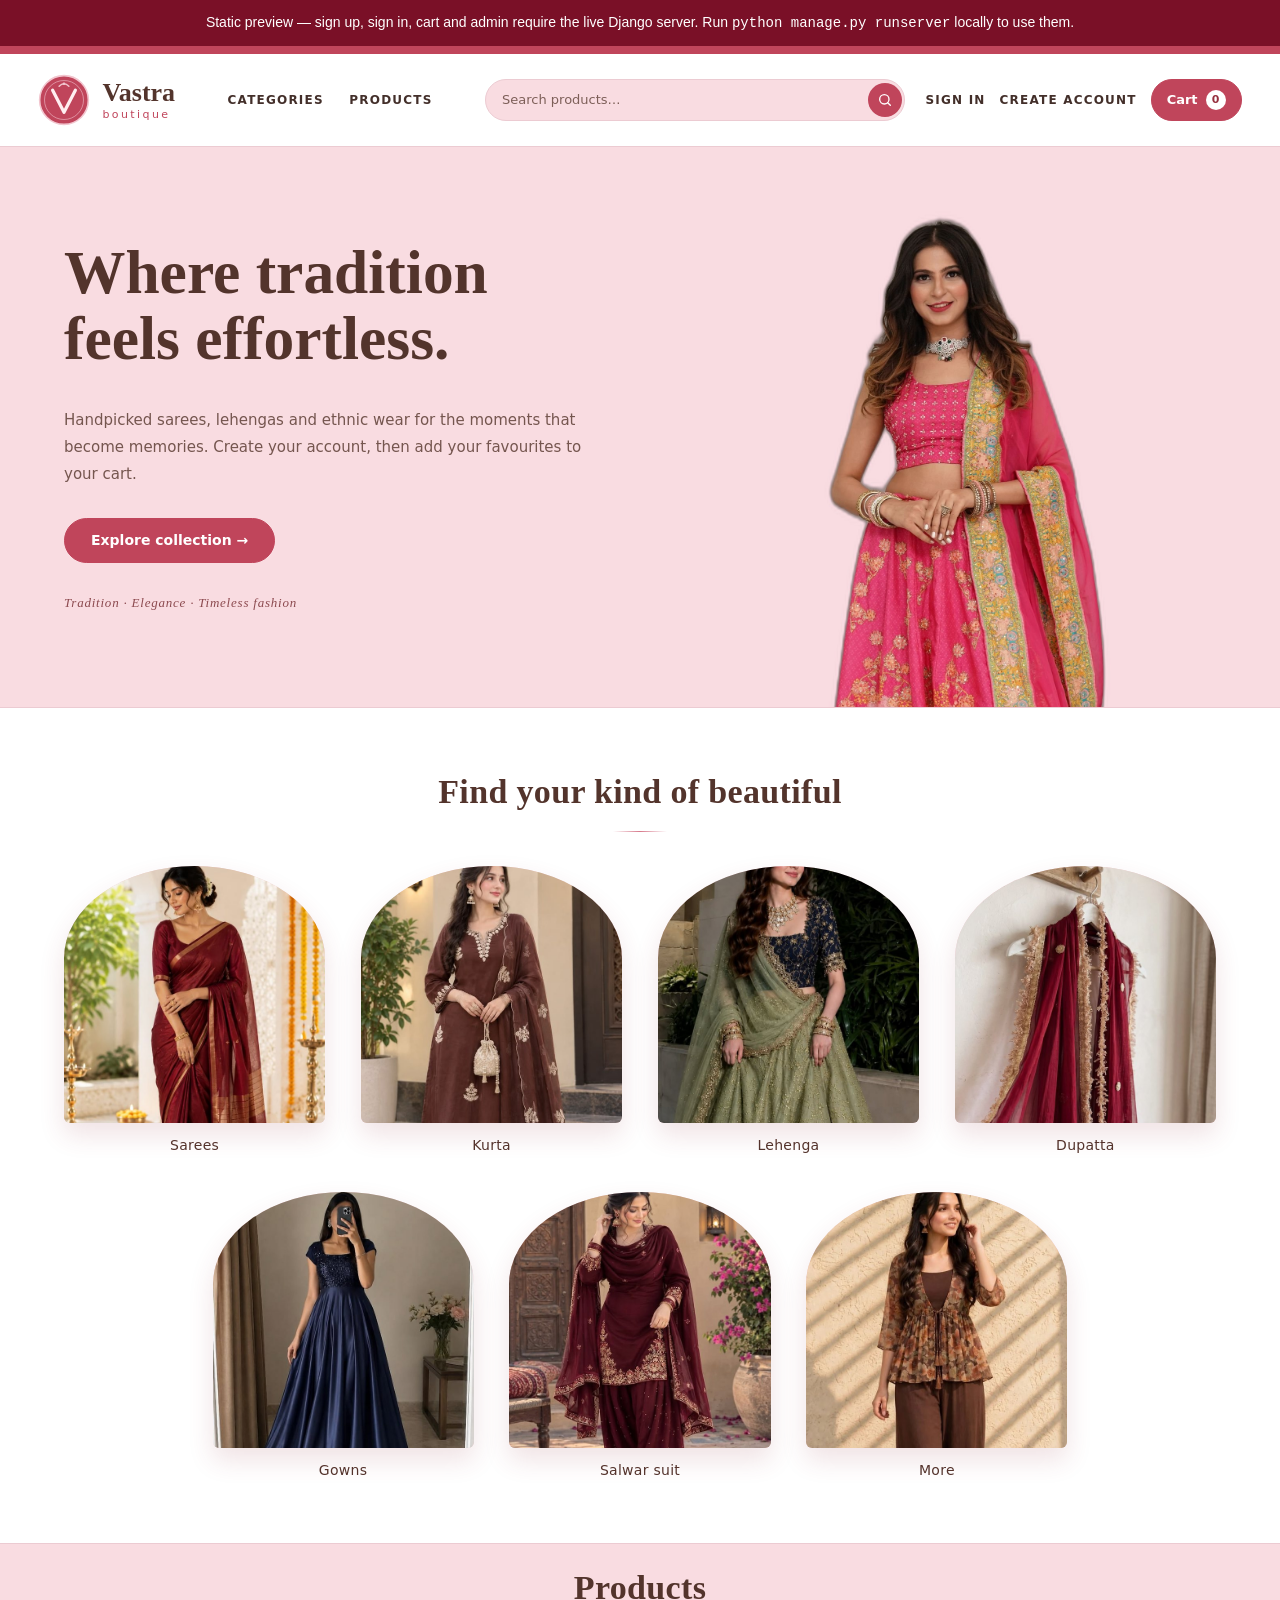
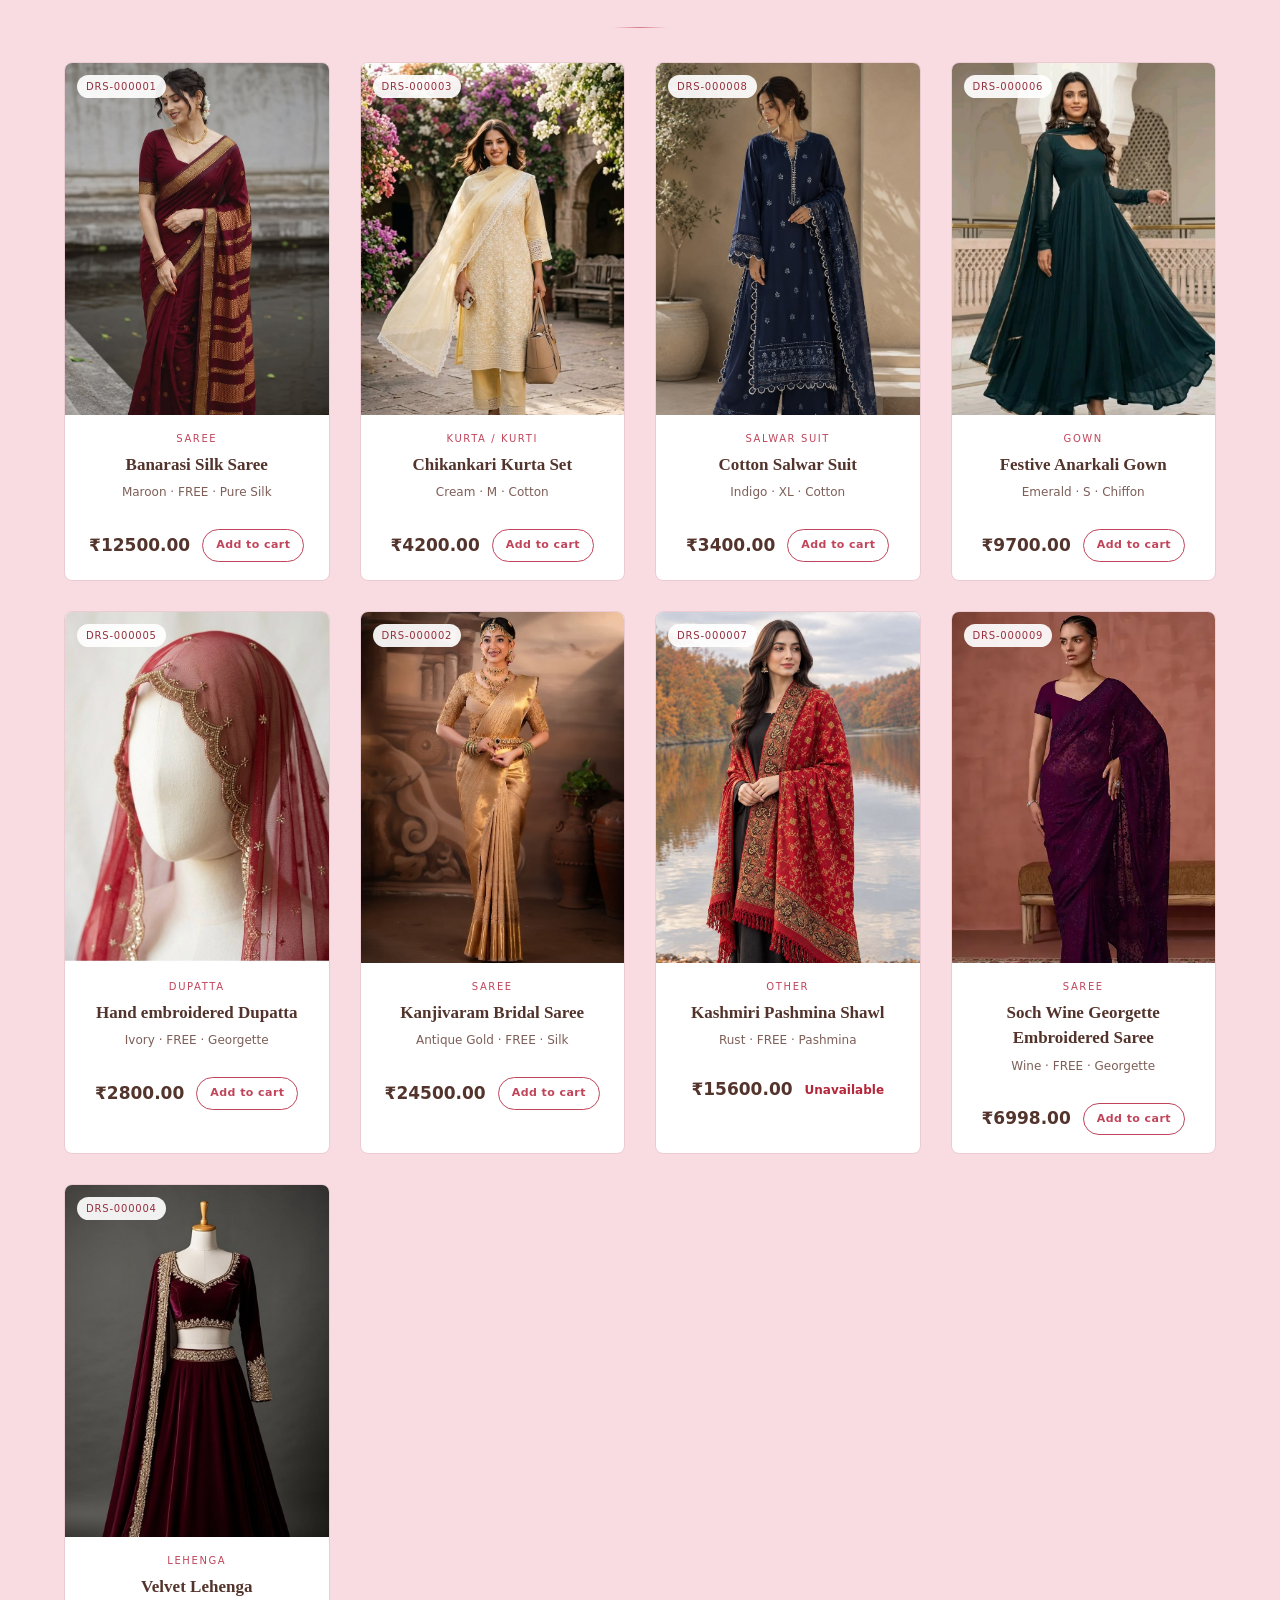
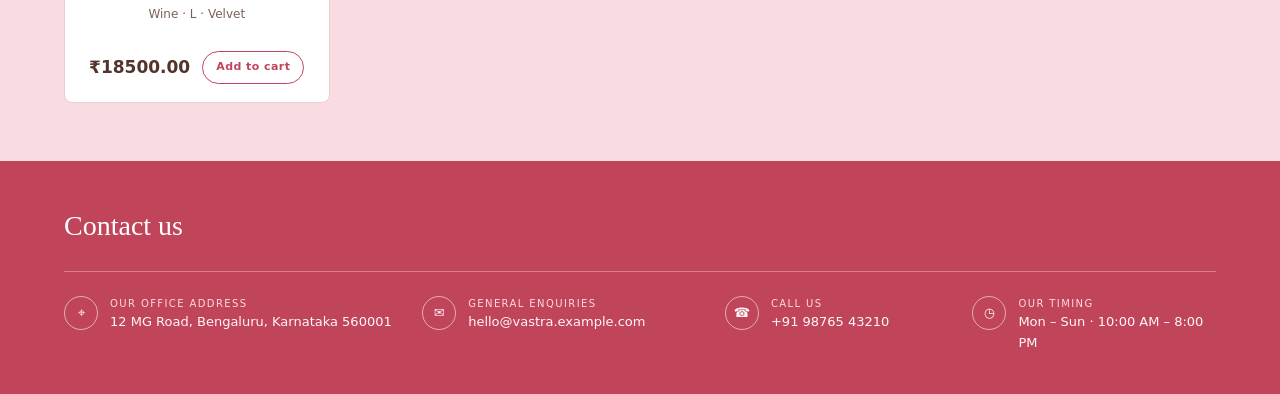
==== docs/index.html @ 6299cd11 "Add static GitHub Pages catalogue preview" ====
<!DOCTYPE html>
<html lang="en">
<head>
  <meta charset="utf-8">
  <meta name="viewport" content="width=device-width, initial-scale=1">
  <title>Vastra · Traditional Elegance</title>
  <meta name="description" content="Vastra — a boutique collection of sarees, lehengas, kurtas and timeless ethnic wear.">
  <link rel="icon" type="image/svg+xml" href="assets/boutique/img/favicon.svg">
  <link rel="stylesheet" href="assets/boutique/css/app.css?v=2">
  <link rel="stylesheet" href="assets/boutique/css/storefront.css?v=7">
</head>
<body class="storefront-page">
<div id="accounts" class="static-preview-notice" style="background:#7a1027;color:#fff;padding:12px 20px;text-align:center;font:14px/1.5 sans-serif">
  Static preview — sign up, sign in, cart and admin require the live Django server.
  Run <code>python manage.py runserver</code> locally to use them.
</div>

  <header class="store-header">
    <div class="store-header-main">
      <a class="store-brand" href="index.html">
        <img class="brand-logo" src="assets/boutique/img/vastra-logo.svg" alt="" width="52" height="52">
        <span class="brand-words"><strong>Vastra</strong><small>boutique</small></span>
      </a>

      <nav class="store-nav" aria-label="Main navigation">
        <a href="/#categories">Categories</a>
        <a href="/#products">Products</a>
      </nav>

      <div class="store-search">
        <form class="store-search-form" method="get" action="index.html#products" role="search">
          
          <label class="sr-only" for="store-search">Search the collection</label>
          <input id="store-search" type="search" name="q" value=""
                 placeholder="Search products…" autocomplete="off">
          <button type="submit" class="store-search-submit" aria-label="Search">
            <svg width="16" height="16" viewBox="0 0 24 24" fill="none" stroke="currentColor"
                 stroke-width="2" stroke-linecap="round" aria-hidden="true">
              <circle cx="11" cy="11" r="7"></circle>
              <path d="m20 20-4-4"></path>
            </svg>
          </button>
        </form>
        
      </div>

      <div class="store-actions">
        
          <a class="store-link" href="index.html#accounts">Sign in</a>
          <a class="store-link" href="index.html#accounts">Create account</a>
        
        <button type="button" class="cart-button" data-open-cart>
          Cart <span class="cart-count">0</span>
        </button>
      </div>
    </div>
  </header>

  

  <main>
    <section class="store-hero">
      <div class="store-hero-copy">
        <h1>Where tradition<br>feels effortless.</h1>
        <p class="store-hero-lead">
          Handpicked sarees, lehengas and ethnic wear for the moments that
          become memories. Create your account, then add your favourites to your cart.
        </p>
        <div class="store-hero-actions">
          <a class="store-btn primary" href="#products">Explore collection →</a>
        </div>
        <p class="hero-tagline">Tradition · Elegance · Timeless fashion</p>
      </div>
      <div class="store-hero-media">
        <img src="assets/boutique/img/hero-model.jpg"
             alt="Model wearing a handpicked ethnic ensemble from Vastra"
             width="1600" height="2400">
      </div>
    </section>

    <section class="category-section" id="categories">
      <div class="category-inner">
        <div class="section-intro">
          <div><h2>Find your kind of beautiful</h2></div>
        </div>
        <div class="category-arches">
          
            <a class="category-arch "
               href="?category=SAREE#products">
              <span class="category-thumb">
                <img src="assets/boutique/img/categories/saree.jpg" alt="Sarees"
                     width="640" height="800" loading="lazy">
              </span>
              <strong>Sarees</strong>
            </a>
          
            <a class="category-arch "
               href="?category=KURTA#products">
              <span class="category-thumb">
                <img src="assets/boutique/img/categories/kurta.jpg" alt="Kurta"
                     width="640" height="800" loading="lazy">
              </span>
              <strong>Kurta</strong>
            </a>
          
            <a class="category-arch "
               href="?category=LEHENGA#products">
              <span class="category-thumb">
                <img src="assets/boutique/img/categories/lehenga.jpg" alt="Lehenga"
                     width="640" height="800" loading="lazy">
              </span>
              <strong>Lehenga</strong>
            </a>
          
            <a class="category-arch "
               href="?category=DUPATTA#products">
              <span class="category-thumb">
                <img src="assets/boutique/img/categories/dupatta.jpg" alt="Dupatta"
                     width="640" height="800" loading="lazy">
              </span>
              <strong>Dupatta</strong>
            </a>
          
            <a class="category-arch "
               href="?category=GOWN#products">
              <span class="category-thumb">
                <img src="assets/boutique/img/categories/gown.jpg" alt="Gowns"
                     width="640" height="800" loading="lazy">
              </span>
              <strong>Gowns</strong>
            </a>
          
            <a class="category-arch "
               href="?category=SALWAR_SUIT#products">
              <span class="category-thumb">
                <img src="assets/boutique/img/categories/salwar-suit.jpg" alt="Salwar suit"
                     width="640" height="800" loading="lazy">
              </span>
              <strong>Salwar suit</strong>
            </a>
          
            <a class="category-arch "
               href="?category=OTHER#products">
              <span class="category-thumb">
                <img src="assets/boutique/img/categories/more.jpg" alt="More"
                     width="640" height="800" loading="lazy">
              </span>
              <strong>More</strong>
            </a>
          
        </div>
      </div>
    </section>

    <section class="product-section" id="products">
      <div class="section-intro">
        <div>
          <h2>
            
              Products
            
          </h2>
        </div>
      </div>

      
        <div class="product-grid">
          
            <article class="product-card">
  <div class="product-image">
    
      <img src="assets/product-images/dresses/2026/11/banarasi-silk-saree.jpg" alt="Banarasi Silk Saree">
    
    <span class="product-code">DRS-000001</span>
  </div>
  <div class="product-body">
    <p class="product-category">Saree</p>
    <h3>Banarasi Silk Saree</h3>
    <p class="product-meta">Maroon · FREE · Pure Silk</p>
    <div class="product-footer">
      <strong class="product-price">₹12500.00</strong>
      
        
          <a class="add-cart add-cart-link" href="index.html#accounts">Add to cart</a>
        
      
    </div>
  </div>
</article>

          
            <article class="product-card">
  <div class="product-image">
    
      <img src="assets/product-images/dresses/2026/11/chikankari-kurta-set.jpg" alt="Chikankari Kurta Set">
    
    <span class="product-code">DRS-000003</span>
  </div>
  <div class="product-body">
    <p class="product-category">Kurta / Kurti</p>
    <h3>Chikankari Kurta Set</h3>
    <p class="product-meta">Cream · M · Cotton</p>
    <div class="product-footer">
      <strong class="product-price">₹4200.00</strong>
      
        
          <a class="add-cart add-cart-link" href="index.html#accounts">Add to cart</a>
        
      
    </div>
  </div>
</article>

          
            <article class="product-card">
  <div class="product-image">
    
      <img src="assets/product-images/dresses/2026/11/cotton-salwar-suit.jpg" alt="Cotton Salwar Suit">
    
    <span class="product-code">DRS-000008</span>
  </div>
  <div class="product-body">
    <p class="product-category">Salwar Suit</p>
    <h3>Cotton Salwar Suit</h3>
    <p class="product-meta">Indigo · XL · Cotton</p>
    <div class="product-footer">
      <strong class="product-price">₹3400.00</strong>
      
        
          <a class="add-cart add-cart-link" href="index.html#accounts">Add to cart</a>
        
      
    </div>
  </div>
</article>

          
            <article class="product-card">
  <div class="product-image">
    
      <img src="assets/product-images/dresses/2026/11/festive-anarkali-gown.jpg" alt="Festive Anarkali Gown">
    
    <span class="product-code">DRS-000006</span>
  </div>
  <div class="product-body">
    <p class="product-category">Gown</p>
    <h3>Festive Anarkali Gown</h3>
    <p class="product-meta">Emerald · S · Chiffon</p>
    <div class="product-footer">
      <strong class="product-price">₹9700.00</strong>
      
        
          <a class="add-cart add-cart-link" href="index.html#accounts">Add to cart</a>
        
      
    </div>
  </div>
</article>

          
            <article class="product-card">
  <div class="product-image">
    
      <img src="assets/product-images/dresses/2026/11/hand-embroidered-dupatta.jpg" alt="Hand embroidered Dupatta">
    
    <span class="product-code">DRS-000005</span>
  </div>
  <div class="product-body">
    <p class="product-category">Dupatta</p>
    <h3>Hand embroidered Dupatta</h3>
    <p class="product-meta">Ivory · FREE · Georgette</p>
    <div class="product-footer">
      <strong class="product-price">₹2800.00</strong>
      
        
          <a class="add-cart add-cart-link" href="index.html#accounts">Add to cart</a>
        
      
    </div>
  </div>
</article>

          
            <article class="product-card">
  <div class="product-image">
    
      <img src="assets/product-images/dresses/2026/11/kanjivaram-bridal-saree.jpg" alt="Kanjivaram Bridal Saree">
    
    <span class="product-code">DRS-000002</span>
  </div>
  <div class="product-body">
    <p class="product-category">Saree</p>
    <h3>Kanjivaram Bridal Saree</h3>
    <p class="product-meta">Antique Gold · FREE · Silk</p>
    <div class="product-footer">
      <strong class="product-price">₹24500.00</strong>
      
        
          <a class="add-cart add-cart-link" href="index.html#accounts">Add to cart</a>
        
      
    </div>
  </div>
</article>

          
            <article class="product-card">
  <div class="product-image">
    
      <img src="assets/product-images/dresses/2026/11/kashmiri-pashmina-shawl.jpg" alt="Kashmiri Pashmina Shawl">
    
    <span class="product-code">DRS-000007</span>
  </div>
  <div class="product-body">
    <p class="product-category">Other</p>
    <h3>Kashmiri Pashmina Shawl</h3>
    <p class="product-meta">Rust · FREE · Pashmina</p>
    <div class="product-footer">
      <strong class="product-price">₹15600.00</strong>
      
        <span class="unavailable">Unavailable</span>
      
    </div>
  </div>
</article>

          
            <article class="product-card">
  <div class="product-image">
    
      <img src="assets/product-images/dresses/2026/11/saree5.webp" alt="Soch Wine Georgette Embroidered Saree">
    
    <span class="product-code">DRS-000009</span>
  </div>
  <div class="product-body">
    <p class="product-category">Saree</p>
    <h3>Soch Wine Georgette Embroidered Saree</h3>
    <p class="product-meta">Wine · FREE · Georgette</p>
    <div class="product-footer">
      <strong class="product-price">₹6998.00</strong>
      
        
          <a class="add-cart add-cart-link" href="index.html#accounts">Add to cart</a>
        
      
    </div>
  </div>
</article>

          
            <article class="product-card">
  <div class="product-image">
    
      <img src="assets/product-images/dresses/2026/11/velvet-lehenga.jpg" alt="Velvet Lehenga">
    
    <span class="product-code">DRS-000004</span>
  </div>
  <div class="product-body">
    <p class="product-category">Lehenga</p>
    <h3>Velvet Lehenga</h3>
    <p class="product-meta">Wine · L · Velvet</p>
    <div class="product-footer">
      <strong class="product-price">₹18500.00</strong>
      
        
          <a class="add-cart add-cart-link" href="index.html#accounts">Add to cart</a>
        
      
    </div>
  </div>
</article>

          
        </div>
      
    </section>
  </main>

  <footer class="store-footer" id="contact">
    <div class="footer-inner">
      <h2 class="footer-heading">Contact us</h2>
      <div class="footer-contact">
        <div class="footer-item">
          <span class="footer-icon">⌖</span>
          <div>
            <small>Our office address</small>
            <span>12 MG Road, Bengaluru, Karnataka 560001</span>
          </div>
        </div>
        <div class="footer-item">
          <span class="footer-icon">✉</span>
          <div>
            <small>General enquiries</small>
            <a href="mailto:hello@vastra.example.com">hello@vastra.example.com</a>
          </div>
        </div>
        <div class="footer-item">
          <span class="footer-icon">☎</span>
          <div>
            <small>Call us</small>
            <a href="tel:91-98765-43210">+91 98765 43210</a>
          </div>
        </div>
        <div class="footer-item">
          <span class="footer-icon">◷</span>
          <div>
            <small>Our timing</small>
            <span>Mon – Sun · 10:00 AM – 8:00 PM</span>
          </div>
        </div>
      </div>
    </div>
  </footer>

  <div class="drawer-scrim" id="cart-scrim" hidden></div>
  <aside class="cart-drawer" id="cart-drawer" aria-label="Shopping cart" hidden>
    <div class="cart-head">
      <h2>Your cart</h2>
      <button type="button" class="modal-close" data-close-cart aria-label="Close">×</button>
    </div>
    <div class="cart-body">
      
        <p class="cart-empty">
          Sign in to start your cart.
        </p>
      
    </div>
    <div class="cart-foot">
      <div class="cart-total"><span>Total</span><strong>₹0.00</strong></div>
      <p class="cart-hint">Your cart is saved to your account. The boutique will confirm stock when you get in touch.</p>
      
        <a class="store-btn primary full" href="index.html#accounts">Sign in to add items</a>
      
    </div>
  </aside>

  <script src="assets/boutique/js/storefront.js?v=2"></script>
</body>
</html>
---- docs/assets/boutique/css/app.css ----
/* ==========================================================================
   Vastra — shared boutique theme
   Blush pink, ivory and crimson palette used by the storefront and auth pages.
   ========================================================================== */

:root {
  --maroon: #c0455b;
  --maroon-dark: #96303f;
  --maroon-soft: #d7798b;
  --gold: #b07a6e;
  --gold-light: #f0c9d0;
  --cream: #f9dce1;
  --cream-deep: #f6ced7;
  --paper: #ffffff;
  --ink: #432f2a;
  --muted: #7d5f58;
  --line: #eccbd2;
  --danger: #b32639;
  --success: #2f6b46;
  --warning: #a87416;
  --shadow: 0 10px 30px rgba(150, 48, 63, .08);
  --radius: 16px;
}

* { box-sizing: border-box; }

html, body { margin: 0; padding: 0; }

body {
  font-family: "Segoe UI", "Inter", system-ui, -apple-system, sans-serif;
  color: var(--ink);
  background: var(--cream);
  font-size: 14px;
  line-height: 1.5;
}

a { color: var(--maroon); text-decoration: none; }
a:hover { text-decoration: underline; }

h1, h2, h3, h4 {
  font-family: Georgia, "Times New Roman", serif;
  margin: 0;
  font-weight: 600;
}

small { font-size: 12px; }
.muted { color: var(--muted); margin: 2px 0 0; }
.required { color: var(--danger); }

/* Messages ---------------------------------------------------------------- */
.alert {
  display: flex;
  align-items: center;
  gap: 10px;
  padding: 12px 16px;
  border-radius: 12px;
  border: 1px solid transparent;
  font-weight: 500;
}
.alert-success { background: #eef7f0; border-color: #c8e2d1; color: var(--success); }
.alert-error { background: #fdeef0; border-color: #f2c8ce; color: var(--danger); }
.alert-info { background: var(--cream); border-color: var(--line); color: var(--maroon-dark); }

/* Forms ------------------------------------------------------------------- */
.form-group { display: flex; flex-direction: column; gap: 6px; min-width: 0; }
.form-group label { font-size: 12px; font-weight: 700; color: var(--maroon-dark); }
.stack-form { display: grid; gap: 20px; }

input[type="text"],
input[type="email"],
input[type="password"],
input[type="number"],
input[type="date"],
input[type="search"],
select,
textarea {
  width: 100%;
  padding: 10px 11px;
  border: 1px solid #e6c3ca;
  border-radius: 10px;
  background: #fff;
  color: var(--ink);
  font: inherit;
  outline: none;
  transition: border-color .15s ease, box-shadow .15s ease;
}
input:focus, select:focus, textarea:focus {
  border-color: var(--maroon);
  box-shadow: 0 0 0 3px rgba(192, 69, 91, .14);
}
textarea { resize: vertical; }
.field-error { color: var(--danger); font-size: 12px; font-weight: 600; }
.help-text { color: var(--muted); font-size: 12px; margin: 4px 0 0; }

/* Buttons ----------------------------------------------------------------- */
.btn {
  display: inline-flex;
  align-items: center;
  justify-content: center;
  gap: 6px;
  padding: 10px 18px;
  border-radius: 999px;
  border: 1px solid transparent;
  font: inherit;
  font-weight: 600;
  cursor: pointer;
  white-space: nowrap;
}
.btn:hover { text-decoration: none; filter: brightness(1.05); }
.btn-primary { background: var(--maroon); color: #fff; border-color: var(--maroon); }
.btn-block { width: 100%; }

/* Login and signup pages -------------------------------------------------- */
.login-page { background: var(--cream); }
.login-shell { display: grid; grid-template-columns: 1fr 1fr; min-height: 100vh; }
.login-hero {
  background:
    radial-gradient(circle at 26% 18%, #ffffff, transparent 58%),
    linear-gradient(155deg, #fbe3e7 0%, var(--cream) 55%, #f3c4ce 100%);
  color: var(--ink);
  display: flex;
  flex-direction: column;
  align-items: center;
  justify-content: center;
  text-align: center;
  padding: 48px;
  border-right: 1px solid var(--line);
}
.hero-ornament { color: var(--maroon); font-size: 24px; margin-bottom: 16px; }
.brand-logo {
  width: 44px;
  height: 44px;
  display: block;
  flex: 0 0 auto;
  border-radius: 50%;
}
.brand-logo-large { width: 76px; height: 76px; }
.login-hero h1 {
  font-size: 46px;
  letter-spacing: .05em;
  margin-top: 18px;
  color: var(--maroon-dark);
}
.hero-tagline {
  font-family: Georgia, serif;
  font-style: italic;
  font-size: 19px;
  color: var(--maroon);
  line-height: 1.6;
}
.hero-divider {
  width: 90px;
  height: 1px;
  background: var(--maroon-soft);
  margin: 28px 0;
  position: relative;
}
.hero-divider::after {
  content: "✦";
  position: absolute;
  top: -12px;
  left: 38px;
  background: var(--cream);
  padding: 0 8px;
  color: var(--maroon);
}
.hero-note { max-width: 330px; color: var(--muted); line-height: 1.8; }

.login-panel { display: grid; place-items: center; padding: 40px 24px; background: #fff; }
.login-card { width: 100%; max-width: 420px; }
.eyebrow {
  color: var(--maroon);
  font-size: 11px;
  letter-spacing: .18em;
  text-transform: uppercase;
  margin: 0 0 8px;
}
.login-card h2 { font-size: 29px; color: var(--maroon-dark); margin-bottom: 8px; }
.login-card .muted { margin-bottom: 24px; }
.login-card .stack-form { gap: 16px; margin-top: 20px; }
.login-card .alert { margin-bottom: 14px; }
.login-foot {
  text-align: center;
  color: var(--muted);
  font-size: 12px;
  margin-top: 24px;
  letter-spacing: .04em;
}
.auth-switch {
  margin: 22px 0 0;
  padding-top: 18px;
  border-top: 1px dashed var(--line);
  text-align: center;
  color: var(--muted);
  font-size: 13px;
}
.auth-switch a { font-weight: 700; }

/* Responsive -------------------------------------------------------------- */
@media (max-width: 820px) {
  .login-shell { grid-template-columns: 1fr; }
  .login-hero { display: none; }
  .login-panel { min-height: 100vh; }
}
---- docs/assets/boutique/css/storefront.css ----
/* ==========================================================================
   Vastra — public single-page storefront
   Blush pink, ivory and crimson palette with an editorial photo banner.
   ========================================================================== */

.storefront-page {
  --maroon: #c0455b;
  --maroon-dark: #96303f;
  --maroon-soft: #d7798b;
  --gold: #b07a6e;
  --gold-light: #f0c9d0;
  --cream: #f9dce1;
  --cream-deep: #f6ced7;
  --paper: #ffffff;
  --ink: #432f2a;
  --muted: #7d5f58;
  --line: #eccbd2;
  --danger: #b32639;
  --shadow: 0 10px 30px rgba(150, 48, 63, .08);

  background: var(--cream);
  color: var(--ink);
}
[hidden] { display: none !important; }

/* Header ----------------------------------------------------------------- */
.store-header {
  position: sticky;
  top: 0;
  z-index: 40;
  background: #fff;
  border-top: 8px solid var(--maroon);
  border-bottom: 1px solid var(--line);
  backdrop-filter: blur(10px);
}
.store-header-main {
  display: flex;
  align-items: center;
  gap: clamp(12px, 1.6vw, 24px);
  padding: 20px clamp(18px, 3vw, 44px);
}
.store-brand { display: flex; align-items: center; gap: 12px; text-decoration: none; flex: 0 0 auto; }
.brand-logo {
  width: 52px; height: 52px;
  display: block;
  flex: 0 0 auto;
  border-radius: 50%;
}
.brand-words { display: grid; line-height: 1.1; }
.brand-words strong { font-family: Georgia, serif; font-size: 26px; color: #53342c; }
.brand-words small {
  margin-top: 2px;
  color: var(--maroon);
  font-size: 11px;
  font-weight: 300;
  letter-spacing: .22em;
  text-transform: lowercase;
}
.store-nav {
  display: flex;
  justify-content: center;
  gap: clamp(16px, 2vw, 28px);
  margin: 0 auto;
}
.store-nav a, .store-link {
  color: var(--ink);
  font-size: 12px;
  font-weight: 600;
  letter-spacing: .1em;
  text-transform: uppercase;
  text-decoration: none;
}
.store-nav a:hover, .store-link:hover { color: var(--maroon); text-decoration: none; }
.store-actions { display: flex; align-items: center; gap: 14px; flex: 0 0 auto; }
.link-button { background: none; border: 0; padding: 0; cursor: pointer; font: inherit; }
.account-chip {
  max-width: 130px;
  overflow: hidden;
  text-overflow: ellipsis;
  white-space: nowrap;
  color: var(--maroon-dark);
  font-size: 12px;
  font-weight: 700;
}
.account-form { margin: 0; }
.cart-button {
  display: inline-flex; align-items: center; gap: 8px;
  padding: 10px 15px;
  border-radius: 999px;
  border: 1px solid var(--maroon);
  background: var(--maroon);
  color: #fff;
  font: inherit; font-weight: 600; font-size: 13px;
  cursor: pointer;
}
.cart-button:hover { background: var(--maroon-dark); border-color: var(--maroon-dark); }
.cart-count {
  min-width: 20px; height: 20px;
  display: inline-grid; place-items: center;
  border-radius: 50%;
  background: #fff;
  color: var(--maroon-dark);
  font-size: 11px;
}
/* Header search ---------------------------------------------------------- */
.store-search {
  display: flex;
  align-items: center;
  gap: 8px;
  flex: 1 1 260px;
  min-width: 160px;
  max-width: 420px;
}
.store-search-form {
  position: relative;
  display: flex;
  align-items: center;
  flex: 1 1 auto;
  min-width: 0;
}
.store-search-form input[type="search"] {
  width: 100%;
  padding: 10px 44px 10px 16px;
  border: 1px solid var(--line);
  border-radius: 999px;
  background: var(--cream);
  color: var(--ink);
  font-size: 13px;
}
.store-search-form input[type="search"]::placeholder { color: var(--muted); }
.store-search-submit {
  position: absolute;
  right: 3px;
  top: 50%;
  transform: translateY(-50%);
  width: 34px;
  height: 34px;
  display: grid;
  place-items: center;
  border: 0;
  border-radius: 50%;
  background: var(--maroon);
  color: #fff;
  cursor: pointer;
}
.store-search-submit:hover { background: var(--maroon-dark); }
.store-search-clear {
  flex: 0 0 auto;
  color: var(--maroon);
  font-size: 12px;
  font-weight: 600;
  text-decoration: underline;
  text-underline-offset: 3px;
}
.sr-only {
  position: absolute;
  width: 1px;
  height: 1px;
  padding: 0;
  margin: -1px;
  overflow: hidden;
  clip: rect(0, 0, 0, 0);
  white-space: nowrap;
  border: 0;
}

.store-messages { max-width: 720px; margin: 16px auto -8px; padding: 0 18px; }
.store-messages .alert { margin-bottom: 8px; }

/* Hero ------------------------------------------------------------------- */
.store-hero {
  position: relative;
  overflow: hidden;
  display: grid;
  grid-template-columns: minmax(0, 1.02fr) minmax(0, .98fr);
  align-items: stretch;
  min-height: 560px;
  background: var(--cream);
  border-bottom: 1px solid var(--line);
}
.store-hero-copy {
  position: relative;
  z-index: 2;
  display: flex;
  flex-direction: column;
  justify-content: center;
  max-width: 660px;
  padding: 68px clamp(24px, 5vw, 84px);
}
.store-hero h1 {
  font-size: clamp(40px, 4.8vw, 64px);
  line-height: 1.07;
  color: #53342c;
  margin-bottom: 20px;
}
.store-hero-lead {
  max-width: 520px;
  color: #75564f;
  font-size: 15px;
  line-height: 1.8;
  margin-bottom: 30px;
}
.store-hero-actions { display: flex; flex-wrap: wrap; gap: 12px; }
.store-btn {
  display: inline-flex; align-items: center; justify-content: center;
  min-height: 44px; padding: 11px 26px;
  border-radius: 999px; border: 1px solid transparent;
  font: inherit; font-weight: 600; text-decoration: none; cursor: pointer;
}
.store-btn:hover { text-decoration: none; filter: brightness(1.05); }
.store-btn.primary { background: var(--maroon); color: #fff; border-color: var(--maroon); }
.store-btn.full { width: 100%; }
.hero-tagline {
  margin: 30px 0 0;
  color: #8c4a4f;
  font-family: Georgia, serif;
  font-style: italic;
  font-size: 13px;
  letter-spacing: .06em;
}
.store-hero-media {
  position: relative;
  min-height: 560px;
  background: var(--cream);
}
.store-hero-media img {
  position: absolute;
  inset: 0;
  width: 100%;
  height: 100%;
  object-fit: cover;
  object-position: 50% 24%;
}

/* Sections --------------------------------------------------------------- */
.category-section {
  padding: 58px clamp(18px, 5vw, 72px) 62px;
  background: #fff;
  border-bottom: 1px solid var(--line);
}
.category-inner { max-width: 1180px; margin: 0 auto; }
.product-section {
  padding: 58px clamp(18px, 5vw, 72px);
  max-width: 1400px;
  margin: 0 auto;
}
.product-section { padding-top: 18px; }
.section-intro {
  display: flex; flex-direction: column; align-items: center; justify-content: center; gap: 8px;
  text-align: center;
  margin-bottom: 34px;
}
.section-intro h2 {
  font-size: clamp(26px, 3vw, 34px);
  color: #53342c;
  letter-spacing: .01em;
}
.section-intro h2::after {
  content: "";
  display: block;
  width: 54px; height: 1px;
  margin: 14px auto 0;
  background: linear-gradient(90deg, transparent, var(--maroon-soft), transparent);
}
.category-arches {
  --arch-gap: clamp(20px, 2.8vw, 38px);
  display: flex;
  flex-wrap: wrap;
  justify-content: center;
  gap: var(--arch-gap);
}
.category-arch {
  flex: 0 1 calc((100% - 3 * var(--arch-gap)) / 4);
  display: flex; flex-direction: column; align-items: center; gap: 12px;
  text-decoration: none;
  color: var(--ink);
}
.category-arch:hover, .category-arch.active { text-decoration: none; }
.category-thumb {
  position: relative;
  display: block;
  width: 100%;
  aspect-ratio: 295 / 290;
  overflow: hidden;
  background: var(--cream-deep);
  border-radius: 50% 50% 6px 6px / 36% 36% 6px 6px;
  box-shadow: 0 12px 26px rgba(150, 48, 63, .14);
  transition: transform .22s ease, box-shadow .22s ease;
}
.category-thumb img {
  width: 100%; height: 100%;
  display: block;
  object-fit: cover;
  object-position: 50% 16%;
  transition: transform .5s ease;
}
.category-arch:hover .category-thumb {
  transform: translateY(-4px);
  box-shadow: 0 18px 34px rgba(150, 48, 63, .2);
}
.category-arch:hover .category-thumb img { transform: scale(1.05); }
.category-arch.active .category-thumb {
  box-shadow:
    0 0 0 2px #fff,
    0 0 0 4px var(--maroon),
    0 16px 30px rgba(150, 48, 63, .2);
}
.category-arch strong {
  color: #53342c;
  font-size: 14px;
  font-weight: 500;
  letter-spacing: .02em;
  text-align: center;
  transition: color .18s ease;
}
.category-arch:hover strong, .category-arch.active strong { color: var(--maroon); }

/* Products --------------------------------------------------------------- */
.category-group + .category-group {
  margin-top: 46px;
  padding-top: 34px;
  border-top: 1px solid var(--line);
}
.category-group-heading {
  display: flex;
  align-items: baseline;
  gap: 12px;
  margin: 0 0 22px;
}
.category-group-heading h3 {
  font-family: Georgia, serif;
  font-size: clamp(20px, 2.4vw, 27px);
  color: var(--maroon);
}
.category-group-heading span {
  color: var(--muted);
  font-size: 12px;
  letter-spacing: .05em;
}
.product-grid {
  display: grid;
  grid-template-columns: repeat(auto-fill, minmax(210px, 1fr));
  gap: clamp(18px, 2.4vw, 30px);
}
.product-card {
  overflow: hidden;
  background: var(--paper);
  border: 1px solid var(--line);
  border-radius: 8px;
  box-shadow: none;
  transition: transform .18s ease, box-shadow .18s ease, border-color .18s ease;
}
.product-card:hover {
  transform: translateY(-4px);
  border-color: var(--maroon-soft);
  box-shadow: 0 16px 34px rgba(150, 48, 63, .13);
}
.product-image {
  position: relative;
  aspect-ratio: 3 / 4;
  height: auto;
  display: grid; place-items: center;
  background: linear-gradient(150deg, var(--cream-deep), var(--paper));
  overflow: hidden;
}
.product-image img { width: 100%; height: 100%; object-fit: cover; transition: transform .4s ease; }
.product-card:hover .product-image img { transform: scale(1.04); }
.product-monogram {
  font-family: Georgia, serif;
  font-size: 84px;
  color: var(--maroon);
  opacity: .22;
}
.product-code {
  position: absolute; top: 12px; left: 12px;
  padding: 4px 9px;
  border-radius: 999px;
  background: rgba(255, 255, 255, .92);
  color: var(--maroon-dark);
  font-size: 10px; letter-spacing: .08em;
}
.product-body { padding: 16px 16px 18px; text-align: center; }
.product-category { margin: 0 0 6px; color: var(--maroon); font-size: 10px; letter-spacing: .16em; text-transform: uppercase; }
.product-body h3 { font-size: 17px; color: #53342c; margin-bottom: 6px; }
.product-meta { color: var(--muted); font-size: 12px; min-height: 32px; margin: 0 0 14px; }
.product-footer { display: flex; align-items: center; justify-content: center; flex-wrap: wrap; gap: 12px; }
.product-price { color: #53342c; font-size: 17px; }
.add-cart-form { margin: 0; }
.add-cart {
  display: inline-block;
  padding: 7px 13px;
  border-radius: 999px;
  border: 1px solid var(--maroon);
  background: transparent;
  color: var(--maroon);
  font: inherit; font-size: 11px; font-weight: 600;
  letter-spacing: .04em;
  cursor: pointer;
  text-decoration: none;
  transition: background .18s ease, color .18s ease;
}
.add-cart:hover { background: var(--maroon); color: #fff; text-decoration: none; }
.unavailable { color: var(--danger); font-size: 12px; font-weight: 600; }
.empty-products { grid-column: 1 / -1; color: var(--muted); text-align: center; padding: 40px 0; }

/* Footer ----------------------------------------------------------------- */
.store-footer {
  padding: 44px clamp(18px, 5vw, 72px) 42px;
  background: var(--maroon);
  color: #ffeaf0;
}
.footer-inner { max-width: 1180px; margin: 0 auto; }
.footer-heading {
  margin: 0 0 24px;
  font-family: Georgia, serif;
  font-size: 28px;
  font-weight: 400;
  color: #fff;
}
.footer-contact {
  display: grid;
  grid-template-columns: 1.5fr 1.25fr 1fr 1.1fr;
  gap: 26px;
  padding-top: 24px;
  border-top: 1px solid rgba(255, 255, 255, .32);
}
.footer-item { display: flex; align-items: flex-start; gap: 12px; }
.footer-icon {
  flex: 0 0 auto;
  width: 34px; height: 34px;
  display: grid; place-items: center;
  border-radius: 50%;
  border: 1px solid rgba(255, 255, 255, .55);
  color: #ffd9e2;
}
.footer-contact small { display: block; color: #ffd9e2; font-size: 10px; letter-spacing: .14em; text-transform: uppercase; }
.footer-contact a, .footer-contact span { color: #fff6f8; font-size: 13px; line-height: 1.5; text-decoration: none; }
.footer-contact a:hover { color: #ffd9e2; }

/* Cart drawer ------------------------------------------------------------ */
.modal-close {
  position: absolute; top: 12px; right: 14px;
  border: 0; background: none; cursor: pointer;
  font-size: 24px; color: var(--muted);
}
.drawer-scrim { position: fixed; inset: 0; z-index: 55; background: rgba(83, 52, 44, .35); }
.cart-drawer {
  position: fixed; top: 0; right: 0; bottom: 0; z-index: 56;
  width: min(400px, 100%);
  display: flex; flex-direction: column;
  background: var(--paper);
  border-left: 1px solid var(--gold-light);
  box-shadow: -16px 0 40px rgba(83, 52, 44, .18);
}
.cart-head { display: flex; align-items: center; justify-content: space-between; padding: 22px; border-bottom: 1px solid var(--line); }
.cart-head h2 { font-size: 22px; color: #53342c; }
.cart-head .modal-close { position: static; }
.cart-body { flex: 1; overflow-y: auto; padding: 18px 22px; }
.cart-line { display: flex; align-items: center; gap: 10px; padding: 12px 0; border-bottom: 1px solid var(--line); }
.cart-line div { flex: 1; }
.cart-line form { margin: 0; }
.cart-line strong { display: block; color: #53342c; font-size: 13px; }
.cart-line small { color: var(--muted); font-size: 11px; }
.cart-line > span { font-size: 13px; font-weight: 600; }
.cart-remove { border: 0; background: none; color: var(--danger); font-size: 18px; cursor: pointer; }
.cart-empty { color: var(--muted); text-align: center; padding-top: 30px; }
.cart-foot { padding: 20px 22px; border-top: 1px solid var(--line); }
.cart-total { display: flex; justify-content: space-between; font-size: 16px; color: #53342c; }
.cart-hint { color: var(--muted); font-size: 11px; margin: 8px 0 16px; }

/* Responsive ------------------------------------------------------------- */
@media (max-width: 1000px) {
  .store-hero h1 { font-size: clamp(36px, 5vw, 52px); }
  .store-hero-copy { padding: 56px 34px; }
  .store-hero-media { min-height: 500px; }
  .category-section { padding-top: 48px; padding-bottom: 50px; }
  .category-arches { --arch-gap: 18px; }
  .footer-contact { grid-template-columns: repeat(2, minmax(0, 1fr)); }
}

@media (max-width: 900px) {
  .store-nav { display: none; }
  .store-header-main { gap: 12px 16px; }
  .store-actions { margin-left: auto; gap: 12px; }
  .store-hero {
    grid-template-columns: 1fr;
    min-height: 0;
  }
  .store-hero-copy { max-width: none; padding: 52px 28px 40px; }
  .store-hero-media { min-height: 440px; order: 2; }
}

@media (max-width: 620px) {
  .store-header-main { flex-wrap: wrap; padding: 10px 18px 12px; }
  .store-search { order: 3; flex: 1 1 100%; max-width: none; }
  .store-actions { margin-left: auto; gap: 12px; }
  .account-chip { max-width: 90px; }
  .store-hero-copy { padding: 42px 20px 32px; }
  .store-hero-lead { font-size: 14px; }
  .store-hero-media { min-height: 360px; }
  .category-section { padding: 38px 16px 42px; }
  .category-arches { --arch-gap: 16px; }
  .category-arch { flex-basis: calc((100% - 16px) / 2); gap: 9px; }
  .category-arch strong { font-size: 12px; }
  .section-intro { align-items: flex-start; flex-direction: column; text-align: left; }
  .section-intro h2::after { margin-left: 0; }
  .product-grid { grid-template-columns: repeat(auto-fill, minmax(160px, 1fr)); }
  .product-image { aspect-ratio: 3 / 4; height: auto; }
  .store-footer { padding: 36px 18px 34px; }
  .footer-contact { grid-template-columns: 1fr; gap: 18px; }
}

@media print {
  .store-header, .store-actions, .cart-drawer, .drawer-scrim { display: none !important; }
  .storefront-page { background: #fff; }
  .store-hero { min-height: 0; }
  .store-hero-media { display: none; }
  .category-thumb { box-shadow: none; }
}
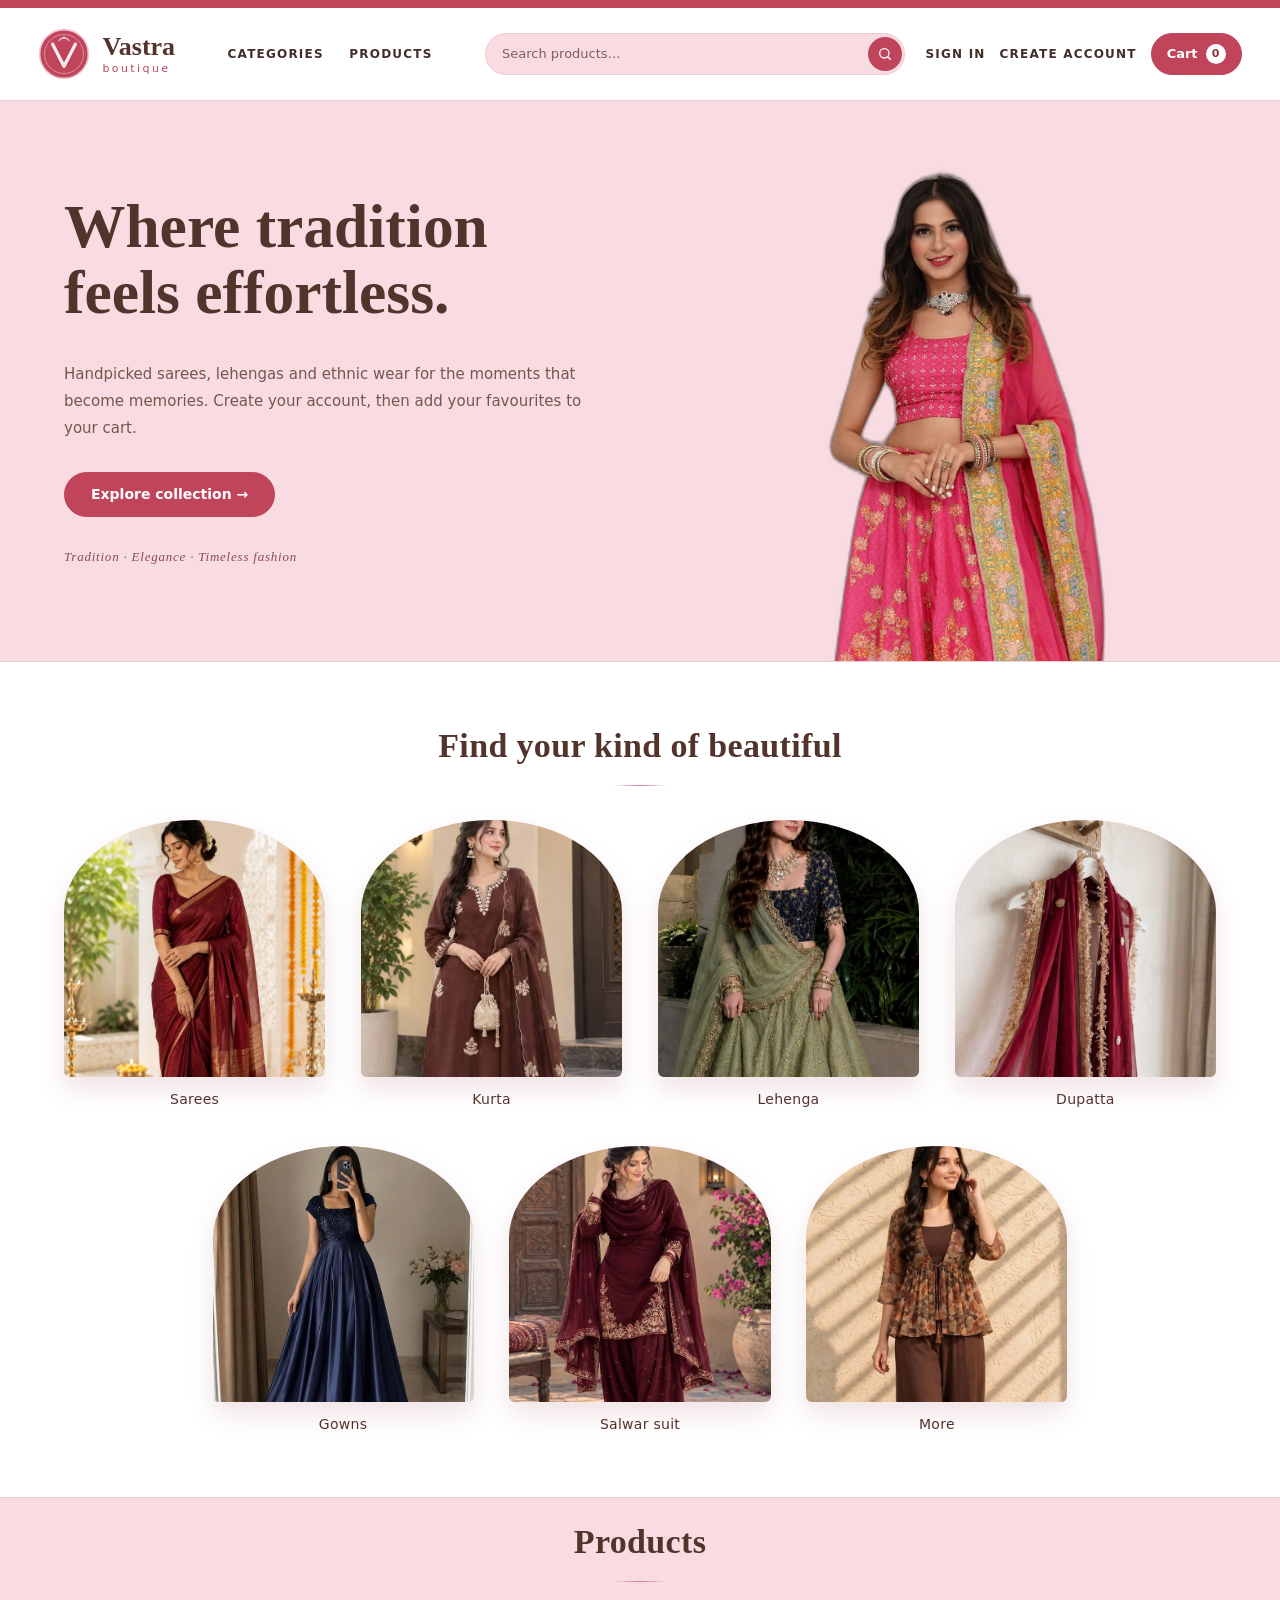
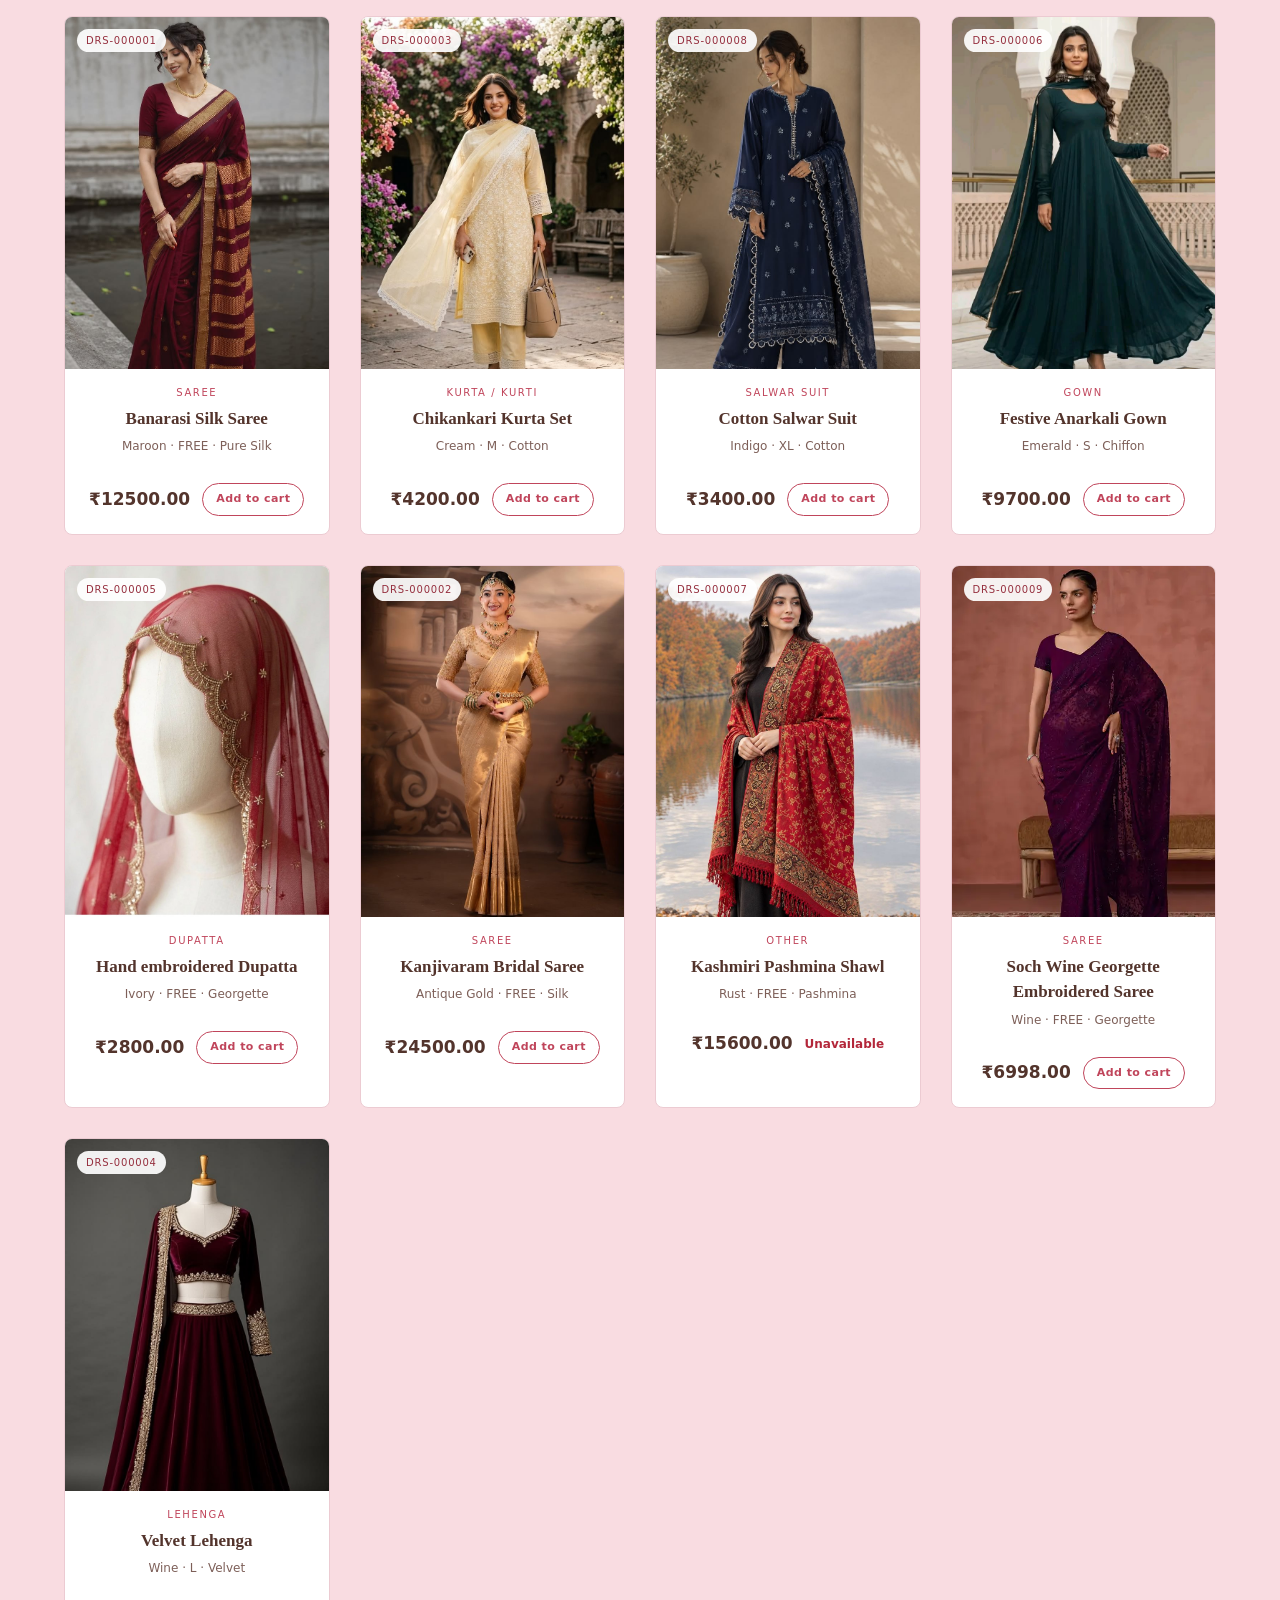
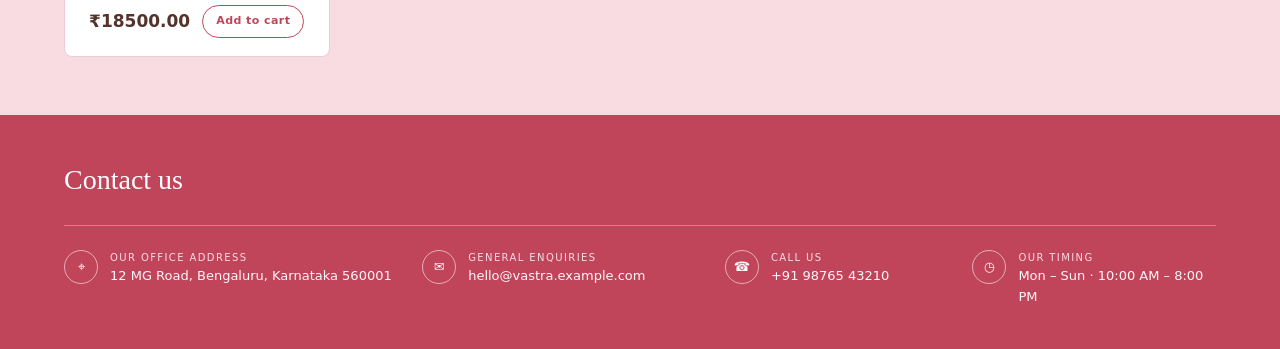
==== commit bab71ee0: "Remove static preview notice from catalogue page" ====
--- a/docs/index.html
+++ b/docs/index.html
@@ -11,11 +11,6 @@
   <link rel="stylesheet" href="assets/boutique/css/storefront.css?v=7">
 </head>
 <body class="storefront-page">
-<div id="accounts" class="static-preview-notice" style="background:#7a1027;color:#fff;padding:12px 20px;text-align:center;font:14px/1.5 sans-serif">
-  Static preview — sign up, sign in, cart and admin require the live Django server.
-  Run <code>python manage.py runserver</code> locally to use them.
-</div>
-
   <header class="store-header">
     <div class="store-header-main">
       <a class="store-brand" href="index.html">
@@ -47,8 +42,8 @@
 
       <div class="store-actions">
         
-          <a class="store-link" href="index.html#accounts">Sign in</a>
-          <a class="store-link" href="index.html#accounts">Create account</a>
+          <a class="store-link" href="index.html">Sign in</a>
+          <a class="store-link" href="index.html">Create account</a>
         
         <button type="button" class="cart-button" data-open-cart>
           Cart <span class="cart-count">0</span>
@@ -182,7 +177,7 @@
       <strong class="product-price">₹12500.00</strong>
       
         
-          <a class="add-cart add-cart-link" href="index.html#accounts">Add to cart</a>
+          <a class="add-cart add-cart-link" href="index.html">Add to cart</a>
         
       
     </div>
@@ -205,7 +200,7 @@
       <strong class="product-price">₹4200.00</strong>
       
         
-          <a class="add-cart add-cart-link" href="index.html#accounts">Add to cart</a>
+          <a class="add-cart add-cart-link" href="index.html">Add to cart</a>
         
       
     </div>
@@ -228,7 +223,7 @@
       <strong class="product-price">₹3400.00</strong>
       
         
-          <a class="add-cart add-cart-link" href="index.html#accounts">Add to cart</a>
+          <a class="add-cart add-cart-link" href="index.html">Add to cart</a>
         
       
     </div>
@@ -251,7 +246,7 @@
       <strong class="product-price">₹9700.00</strong>
       
         
-          <a class="add-cart add-cart-link" href="index.html#accounts">Add to cart</a>
+          <a class="add-cart add-cart-link" href="index.html">Add to cart</a>
         
       
     </div>
@@ -274,7 +269,7 @@
       <strong class="product-price">₹2800.00</strong>
       
         
-          <a class="add-cart add-cart-link" href="index.html#accounts">Add to cart</a>
+          <a class="add-cart add-cart-link" href="index.html">Add to cart</a>
         
       
     </div>
@@ -297,7 +292,7 @@
       <strong class="product-price">₹24500.00</strong>
       
         
-          <a class="add-cart add-cart-link" href="index.html#accounts">Add to cart</a>
+          <a class="add-cart add-cart-link" href="index.html">Add to cart</a>
         
       
     </div>
@@ -341,7 +336,7 @@
       <strong class="product-price">₹6998.00</strong>
       
         
-          <a class="add-cart add-cart-link" href="index.html#accounts">Add to cart</a>
+          <a class="add-cart add-cart-link" href="index.html">Add to cart</a>
         
       
     </div>
@@ -364,7 +359,7 @@
       <strong class="product-price">₹18500.00</strong>
       
         
-          <a class="add-cart add-cart-link" href="index.html#accounts">Add to cart</a>
+          <a class="add-cart add-cart-link" href="index.html">Add to cart</a>
         
       
     </div>
@@ -430,7 +425,7 @@
       <div class="cart-total"><span>Total</span><strong>₹0.00</strong></div>
       <p class="cart-hint">Your cart is saved to your account. The boutique will confirm stock when you get in touch.</p>
       
-        <a class="store-btn primary full" href="index.html#accounts">Sign in to add items</a>
+        <a class="store-btn primary full" href="index.html">Sign in to add items</a>
       
     </div>
   </aside>
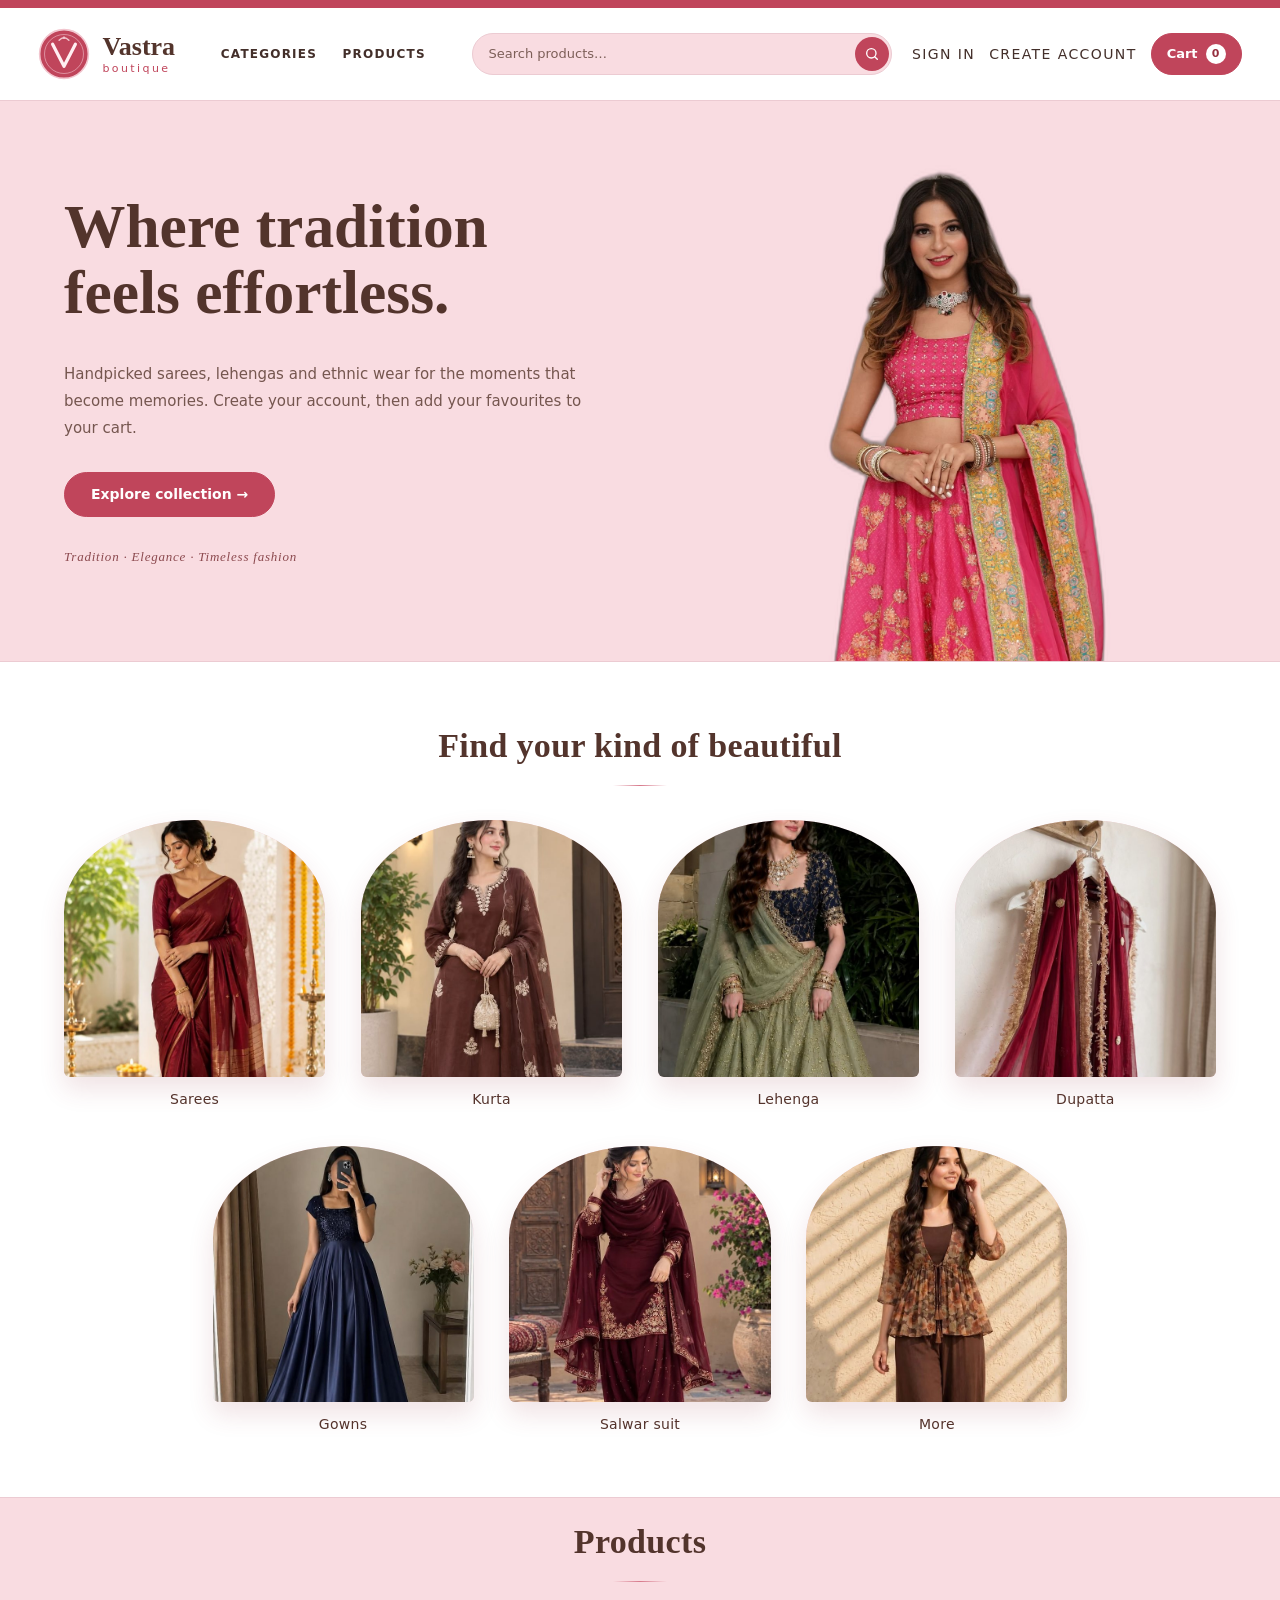
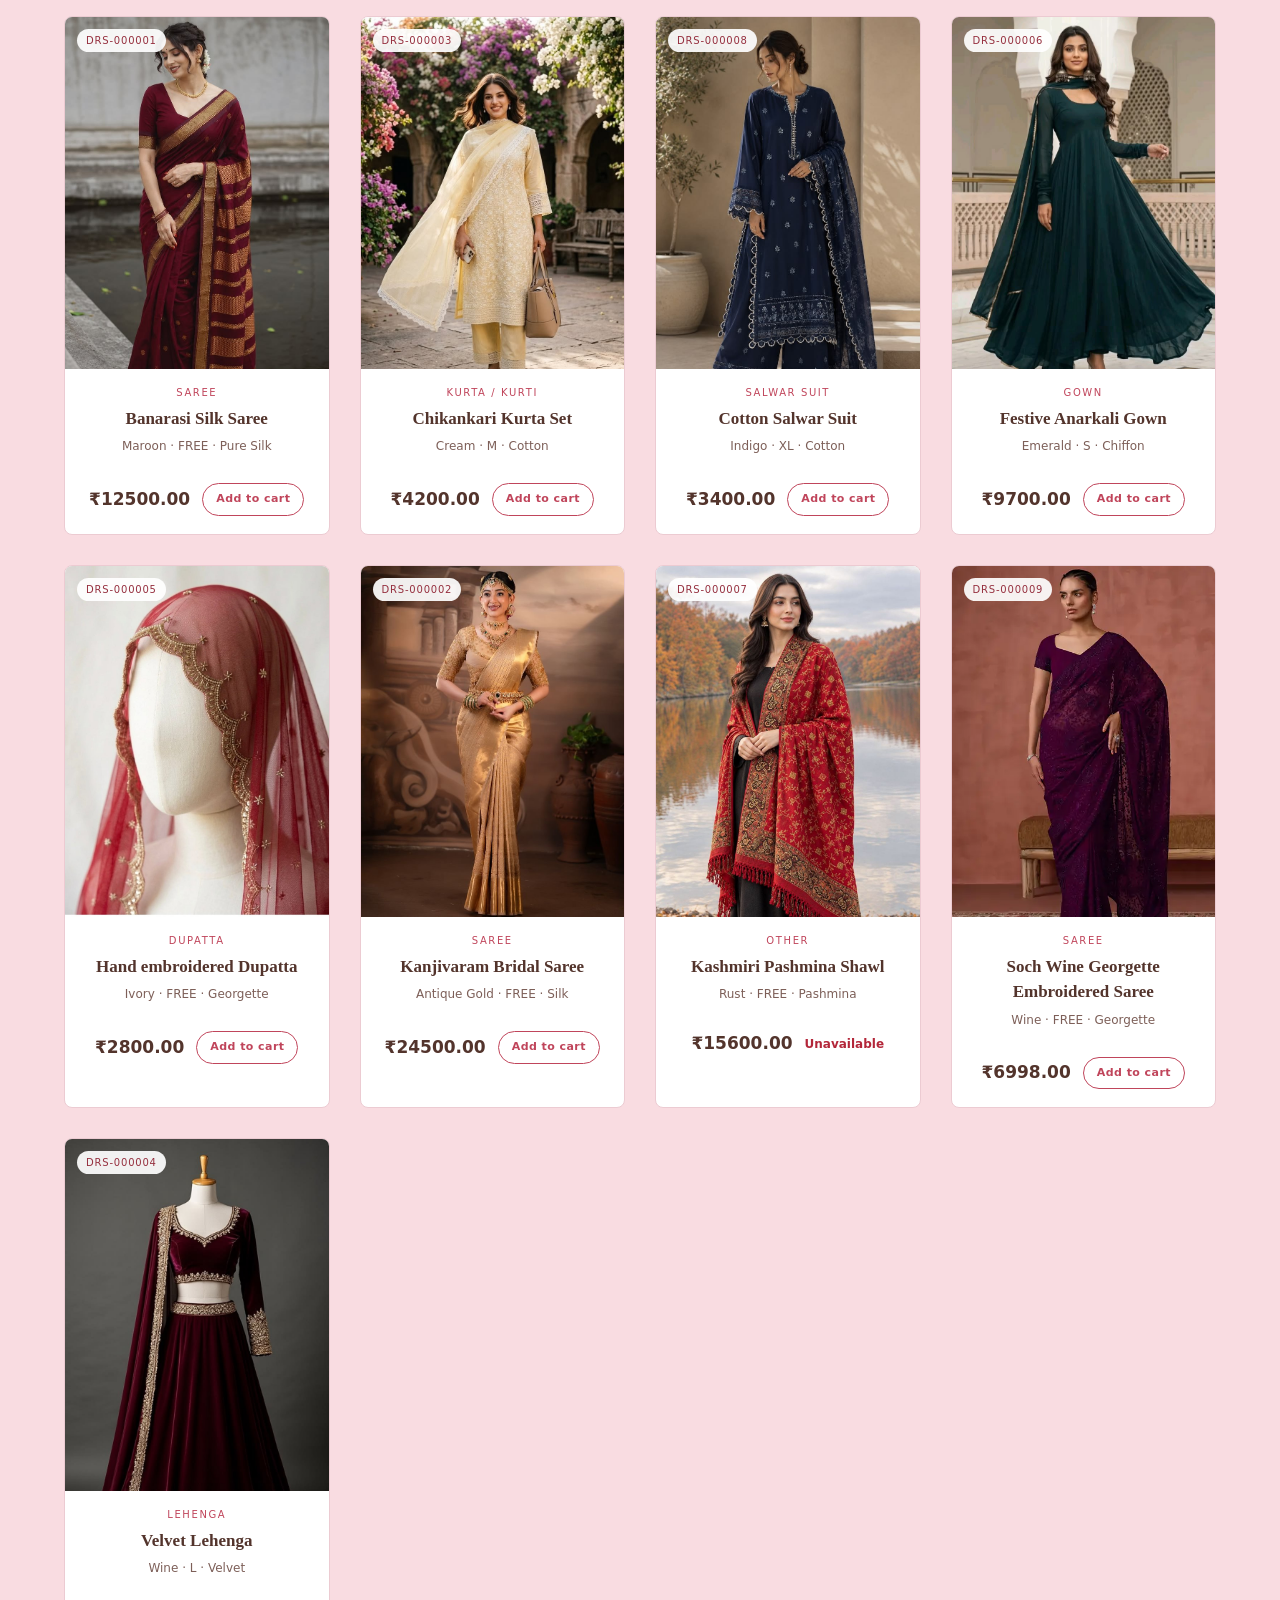
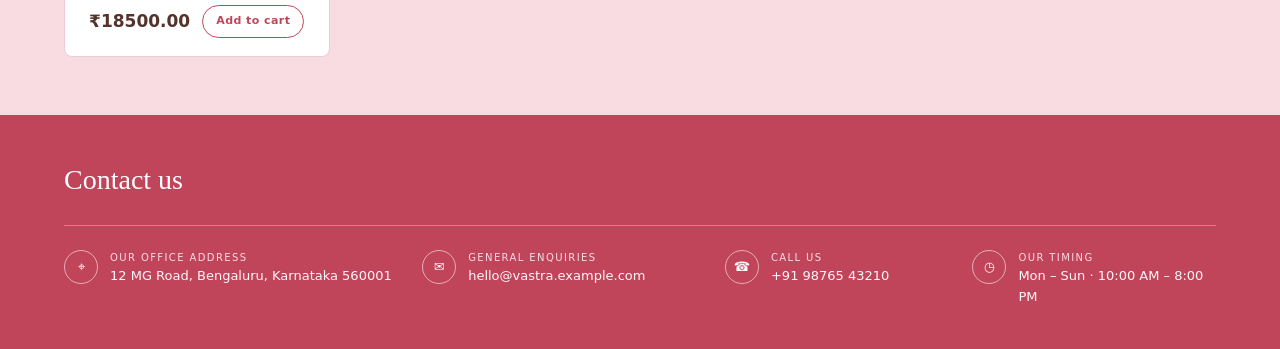
==== commit 9ea94d98: "Make GitHub Pages preview fully interactive" ====
--- a/docs/index.html
+++ b/docs/index.html
@@ -9,11 +9,12 @@
   <link rel="icon" type="image/svg+xml" href="assets/boutique/img/favicon.svg">
   <link rel="stylesheet" href="assets/boutique/css/app.css?v=2">
   <link rel="stylesheet" href="assets/boutique/css/storefront.css?v=7">
+<link rel="stylesheet" href="assets/static-preview.css">
 </head>
 <body class="storefront-page">
   <header class="store-header">
     <div class="store-header-main">
-      <a class="store-brand" href="index.html">
+      <a class="store-brand" href="/">
         <img class="brand-logo" src="assets/boutique/img/vastra-logo.svg" alt="" width="52" height="52">
         <span class="brand-words"><strong>Vastra</strong><small>boutique</small></span>
       </a>
@@ -24,7 +25,7 @@
       </nav>
 
       <div class="store-search">
-        <form class="store-search-form" method="get" action="index.html#products" role="search">
+        <form class="store-search-form" data-static-search method="get" action="/#products" role="search">
           
           <label class="sr-only" for="store-search">Search the collection</label>
           <input id="store-search" type="search" name="q" value=""
@@ -37,16 +38,17 @@
             </svg>
           </button>
         </form>
+          <a class="store-search-clear" href="#products" data-clear-search hidden>Clear</a>
         
       </div>
 
       <div class="store-actions">
-        
-          <a class="store-link" href="index.html">Sign in</a>
-          <a class="store-link" href="index.html">Create account</a>
-        
-        <button type="button" class="cart-button" data-open-cart>
-          Cart <span class="cart-count">0</span>
+          <button type="button" class="store-link link-button" data-header-login data-open-login>Sign in</button>
+          <button type="button" class="store-link link-button" data-header-signup data-open-signup>Create account</button>
+          <span class="account-chip" data-account-chip hidden></span>
+          <button type="button" class="store-link link-button" data-logout hidden>Sign out</button>
+          <button type="button" class="cart-button" data-open-cart>
+          Cart <span class="cart-count" data-cart-count>0</span>
         </button>
       </div>
     </div>
@@ -82,7 +84,7 @@
         <div class="category-arches">
           
             <a class="category-arch "
-               href="?category=SAREE#products">
+               href="#products" data-category="SAREE">
               <span class="category-thumb">
                 <img src="assets/boutique/img/categories/saree.jpg" alt="Sarees"
                      width="640" height="800" loading="lazy">
@@ -91,7 +93,7 @@
             </a>
           
             <a class="category-arch "
-               href="?category=KURTA#products">
+               href="#products" data-category="KURTA">
               <span class="category-thumb">
                 <img src="assets/boutique/img/categories/kurta.jpg" alt="Kurta"
                      width="640" height="800" loading="lazy">
@@ -100,7 +102,7 @@
             </a>
           
             <a class="category-arch "
-               href="?category=LEHENGA#products">
+               href="#products" data-category="LEHENGA">
               <span class="category-thumb">
                 <img src="assets/boutique/img/categories/lehenga.jpg" alt="Lehenga"
                      width="640" height="800" loading="lazy">
@@ -109,7 +111,7 @@
             </a>
           
             <a class="category-arch "
-               href="?category=DUPATTA#products">
+               href="#products" data-category="DUPATTA">
               <span class="category-thumb">
                 <img src="assets/boutique/img/categories/dupatta.jpg" alt="Dupatta"
                      width="640" height="800" loading="lazy">
@@ -118,7 +120,7 @@
             </a>
           
             <a class="category-arch "
-               href="?category=GOWN#products">
+               href="#products" data-category="GOWN">
               <span class="category-thumb">
                 <img src="assets/boutique/img/categories/gown.jpg" alt="Gowns"
                      width="640" height="800" loading="lazy">
@@ -127,7 +129,7 @@
             </a>
           
             <a class="category-arch "
-               href="?category=SALWAR_SUIT#products">
+               href="#products" data-category="SALWAR_SUIT">
               <span class="category-thumb">
                 <img src="assets/boutique/img/categories/salwar-suit.jpg" alt="Salwar suit"
                      width="640" height="800" loading="lazy">
@@ -136,7 +138,7 @@
             </a>
           
             <a class="category-arch "
-               href="?category=OTHER#products">
+               href="#products" data-category="OTHER">
               <span class="category-thumb">
                 <img src="assets/boutique/img/categories/more.jpg" alt="More"
                      width="640" height="800" loading="lazy">
@@ -160,211 +162,7 @@
       </div>
 
       
-        <div class="product-grid">
-          
-            <article class="product-card">
-  <div class="product-image">
-    
-      <img src="assets/product-images/dresses/2026/11/banarasi-silk-saree.jpg" alt="Banarasi Silk Saree">
-    
-    <span class="product-code">DRS-000001</span>
-  </div>
-  <div class="product-body">
-    <p class="product-category">Saree</p>
-    <h3>Banarasi Silk Saree</h3>
-    <p class="product-meta">Maroon · FREE · Pure Silk</p>
-    <div class="product-footer">
-      <strong class="product-price">₹12500.00</strong>
-      
-        
-          <a class="add-cart add-cart-link" href="index.html">Add to cart</a>
-        
-      
-    </div>
-  </div>
-</article>
-
-          
-            <article class="product-card">
-  <div class="product-image">
-    
-      <img src="assets/product-images/dresses/2026/11/chikankari-kurta-set.jpg" alt="Chikankari Kurta Set">
-    
-    <span class="product-code">DRS-000003</span>
-  </div>
-  <div class="product-body">
-    <p class="product-category">Kurta / Kurti</p>
-    <h3>Chikankari Kurta Set</h3>
-    <p class="product-meta">Cream · M · Cotton</p>
-    <div class="product-footer">
-      <strong class="product-price">₹4200.00</strong>
-      
-        
-          <a class="add-cart add-cart-link" href="index.html">Add to cart</a>
-        
-      
-    </div>
-  </div>
-</article>
-
-          
-            <article class="product-card">
-  <div class="product-image">
-    
-      <img src="assets/product-images/dresses/2026/11/cotton-salwar-suit.jpg" alt="Cotton Salwar Suit">
-    
-    <span class="product-code">DRS-000008</span>
-  </div>
-  <div class="product-body">
-    <p class="product-category">Salwar Suit</p>
-    <h3>Cotton Salwar Suit</h3>
-    <p class="product-meta">Indigo · XL · Cotton</p>
-    <div class="product-footer">
-      <strong class="product-price">₹3400.00</strong>
-      
-        
-          <a class="add-cart add-cart-link" href="index.html">Add to cart</a>
-        
-      
-    </div>
-  </div>
-</article>
-
-          
-            <article class="product-card">
-  <div class="product-image">
-    
-      <img src="assets/product-images/dresses/2026/11/festive-anarkali-gown.jpg" alt="Festive Anarkali Gown">
-    
-    <span class="product-code">DRS-000006</span>
-  </div>
-  <div class="product-body">
-    <p class="product-category">Gown</p>
-    <h3>Festive Anarkali Gown</h3>
-    <p class="product-meta">Emerald · S · Chiffon</p>
-    <div class="product-footer">
-      <strong class="product-price">₹9700.00</strong>
-      
-        
-          <a class="add-cart add-cart-link" href="index.html">Add to cart</a>
-        
-      
-    </div>
-  </div>
-</article>
-
-          
-            <article class="product-card">
-  <div class="product-image">
-    
-      <img src="assets/product-images/dresses/2026/11/hand-embroidered-dupatta.jpg" alt="Hand embroidered Dupatta">
-    
-    <span class="product-code">DRS-000005</span>
-  </div>
-  <div class="product-body">
-    <p class="product-category">Dupatta</p>
-    <h3>Hand embroidered Dupatta</h3>
-    <p class="product-meta">Ivory · FREE · Georgette</p>
-    <div class="product-footer">
-      <strong class="product-price">₹2800.00</strong>
-      
-        
-          <a class="add-cart add-cart-link" href="index.html">Add to cart</a>
-        
-      
-    </div>
-  </div>
-</article>
-
-          
-            <article class="product-card">
-  <div class="product-image">
-    
-      <img src="assets/product-images/dresses/2026/11/kanjivaram-bridal-saree.jpg" alt="Kanjivaram Bridal Saree">
-    
-    <span class="product-code">DRS-000002</span>
-  </div>
-  <div class="product-body">
-    <p class="product-category">Saree</p>
-    <h3>Kanjivaram Bridal Saree</h3>
-    <p class="product-meta">Antique Gold · FREE · Silk</p>
-    <div class="product-footer">
-      <strong class="product-price">₹24500.00</strong>
-      
-        
-          <a class="add-cart add-cart-link" href="index.html">Add to cart</a>
-        
-      
-    </div>
-  </div>
-</article>
-
-          
-            <article class="product-card">
-  <div class="product-image">
-    
-      <img src="assets/product-images/dresses/2026/11/kashmiri-pashmina-shawl.jpg" alt="Kashmiri Pashmina Shawl">
-    
-    <span class="product-code">DRS-000007</span>
-  </div>
-  <div class="product-body">
-    <p class="product-category">Other</p>
-    <h3>Kashmiri Pashmina Shawl</h3>
-    <p class="product-meta">Rust · FREE · Pashmina</p>
-    <div class="product-footer">
-      <strong class="product-price">₹15600.00</strong>
-      
-        <span class="unavailable">Unavailable</span>
-      
-    </div>
-  </div>
-</article>
-
-          
-            <article class="product-card">
-  <div class="product-image">
-    
-      <img src="assets/product-images/dresses/2026/11/saree5.webp" alt="Soch Wine Georgette Embroidered Saree">
-    
-    <span class="product-code">DRS-000009</span>
-  </div>
-  <div class="product-body">
-    <p class="product-category">Saree</p>
-    <h3>Soch Wine Georgette Embroidered Saree</h3>
-    <p class="product-meta">Wine · FREE · Georgette</p>
-    <div class="product-footer">
-      <strong class="product-price">₹6998.00</strong>
-      
-        
-          <a class="add-cart add-cart-link" href="index.html">Add to cart</a>
-        
-      
-    </div>
-  </div>
-</article>
-
-          
-            <article class="product-card">
-  <div class="product-image">
-    
-      <img src="assets/product-images/dresses/2026/11/velvet-lehenga.jpg" alt="Velvet Lehenga">
-    
-    <span class="product-code">DRS-000004</span>
-  </div>
-  <div class="product-body">
-    <p class="product-category">Lehenga</p>
-    <h3>Velvet Lehenga</h3>
-    <p class="product-meta">Wine · L · Velvet</p>
-    <div class="product-footer">
-      <strong class="product-price">₹18500.00</strong>
-      
-        
-          <a class="add-cart add-cart-link" href="index.html">Add to cart</a>
-        
-      
-    </div>
-  </div>
-</article>
+        <div class="product-grid" id="static-product-results">
 
           
         </div>
@@ -414,22 +212,53 @@
       <h2>Your cart</h2>
       <button type="button" class="modal-close" data-close-cart aria-label="Close">×</button>
     </div>
-    <div class="cart-body">
-      
-        <p class="cart-empty">
-          Sign in to start your cart.
-        </p>
-      
-    </div>
+    <div class="cart-body" data-cart-body></div>
     <div class="cart-foot">
-      <div class="cart-total"><span>Total</span><strong>₹0.00</strong></div>
+      <div class="cart-total"><span>Total</span><strong data-cart-total>₹0.00</strong></div>
       <p class="cart-hint">Your cart is saved to your account. The boutique will confirm stock when you get in touch.</p>
-      
-        <a class="store-btn primary full" href="index.html">Sign in to add items</a>
-      
+      <button type="button" class="store-btn primary full" data-cart-cta data-open-login>Sign in to add items</button>
     </div>
   </aside>
 
   <script src="assets/boutique/js/storefront.js?v=2"></script>
+<script id="vastra-static-data" type="application/json">{"products": [{"code": "DRS-000001", "name": "Banarasi Silk Saree", "category": "SAREE", "categoryLabel": "Saree", "size": "FREE", "color": "Maroon", "fabric": "Pure Silk", "price": "12500.00", "stock": 6, "description": "Handpicked banarasi silk saree from the Vastra collection.", "available": true, "image": "assets/product-images/dresses/2026/11/banarasi-silk-saree.jpg"}, {"code": "DRS-000003", "name": "Chikankari Kurta Set", "category": "KURTA", "categoryLabel": "Kurta / Kurti", "size": "M", "color": "Cream", "fabric": "Cotton", "price": "4200.00", "stock": 2, "description": "Handpicked chikankari kurta set from the Vastra collection.", "available": true, "image": "assets/product-images/dresses/2026/11/chikankari-kurta-set.jpg"}, {"code": "DRS-000008", "name": "Cotton Salwar Suit", "category": "SALWAR_SUIT", "categoryLabel": "Salwar Suit", "size": "XL", "color": "Indigo", "fabric": "Cotton", "price": "3400.00", "stock": 7, "description": "Handpicked cotton salwar suit from the Vastra collection.", "available": true, "image": "assets/product-images/dresses/2026/11/cotton-salwar-suit.jpg"}, {"code": "DRS-000006", "name": "Festive Anarkali Gown", "category": "GOWN", "categoryLabel": "Gown", "size": "S", "color": "Emerald", "fabric": "Chiffon", "price": "9700.00", "stock": 2, "description": "Handpicked festive anarkali gown from the Vastra collection.", "available": true, "image": "assets/product-images/dresses/2026/11/festive-anarkali-gown.jpg"}, {"code": "DRS-000005", "name": "Hand embroidered Dupatta", "category": "DUPATTA", "categoryLabel": "Dupatta", "size": "FREE", "color": "Ivory", "fabric": "Georgette", "price": "2800.00", "stock": 3, "description": "Handpicked hand embroidered dupatta from the Vastra collection.", "available": true, "image": "assets/product-images/dresses/2026/11/hand-embroidered-dupatta.jpg"}, {"code": "DRS-000002", "name": "Kanjivaram Bridal Saree", "category": "SAREE", "categoryLabel": "Saree", "size": "FREE", "color": "Antique Gold", "fabric": "Silk", "price": "24500.00", "stock": 3, "description": "Handpicked kanjivaram bridal saree from the Vastra collection.", "available": true, "image": "assets/product-images/dresses/2026/11/kanjivaram-bridal-saree.jpg"}, {"code": "DRS-000007", "name": "Kashmiri Pashmina Shawl", "category": "OTHER", "categoryLabel": "Other", "size": "FREE", "color": "Rust", "fabric": "Pashmina", "price": "15600.00", "stock": 0, "description": "Handpicked kashmiri pashmina shawl from the Vastra collection.", "available": false, "image": "assets/product-images/dresses/2026/11/kashmiri-pashmina-shawl.jpg"}, {"code": "DRS-000009", "name": "Soch Wine Georgette Embroidered Saree", "category": "SAREE", "categoryLabel": "Saree", "size": "FREE", "color": "Wine", "fabric": "Georgette", "price": "6998.00", "stock": 2, "description": "Flowing evening-wear georgette saree detailed with intricate embroidery and stone embellishments.", "available": true, "image": "assets/product-images/dresses/2026/11/saree5.webp"}, {"code": "DRS-000004", "name": "Velvet Lehenga", "category": "LEHENGA", "categoryLabel": "Lehenga", "size": "L", "color": "Wine", "fabric": "Velvet", "price": "18500.00", "stock": 7, "description": "Handpicked velvet lehenga from the Vastra collection.", "available": true, "image": "assets/product-images/dresses/2026/11/velvet-lehenga.jpg"}], "categories": [{"value": "SAREE", "label": "Sarees"}, {"value": "KURTA", "label": "Kurta"}, {"value": "LEHENGA", "label": "Lehenga"}, {"value": "DUPATTA", "label": "Dupatta"}, {"value": "GOWN", "label": "Gowns"}, {"value": "SALWAR_SUIT", "label": "Salwar suit"}, {"value": "OTHER", "label": "More"}]}</script>
+
+<div class="va-modal" id="login-modal" hidden>
+  <div class="va-modal-backdrop" data-close-modal></div>
+  <div class="va-modal-dialog" role="dialog" aria-modal="true" aria-labelledby="login-title">
+    <button type="button" class="modal-close" data-close-modal aria-label="Close">×</button>
+    <h2 id="login-title">Sign in</h2>
+    <p class="va-modal-sub">Welcome back to Vastra.</p>
+    <form id="login-form" novalidate>
+      <label>Username<input type="text" name="username" autocomplete="username" required></label>
+      <label>Password<input type="password" name="password" autocomplete="current-password" required></label>
+      <p class="va-error" data-error hidden></p>
+      <button type="submit" class="store-btn primary full">Sign in</button>
+    </form>
+    <p class="va-switch">New here? <button type="button" data-open-signup>Create account</button></p>
+  </div>
+</div>
+
+<div class="va-modal" id="signup-modal" hidden>
+  <div class="va-modal-backdrop" data-close-modal></div>
+  <div class="va-modal-dialog" role="dialog" aria-modal="true" aria-labelledby="signup-title">
+    <button type="button" class="modal-close" data-close-modal aria-label="Close">×</button>
+    <h2 id="signup-title">Create account</h2>
+    <p class="va-modal-sub">A few details and you are ready to shop.</p>
+    <form id="signup-form" novalidate>
+      <label>Username<input type="text" name="username" autocomplete="username" required></label>
+      <label>Phone number<input type="tel" name="phone" autocomplete="tel" required></label>
+      <label>Address<textarea name="address" autocomplete="street-address" required></textarea></label>
+      <label>Password<input type="password" name="password" autocomplete="new-password" required></label>
+      <p class="va-error" data-error hidden></p>
+      <button type="submit" class="store-btn primary full">Create account</button>
+    </form>
+    <p class="va-switch">Already have an account? <button type="button" data-open-login>Sign in</button></p>
+  </div>
+</div>
+
+<div class="va-toast" id="va-toast" role="status" hidden></div>
+
+<script src="assets/static-preview.js"></script>
 </body>
 </html>
--- a/docs/assets/static-preview.css
+++ b/docs/assets/static-preview.css
@@ -0,0 +1,145 @@
+/* Vastra static preview — account dialogs and small interactive helpers. */
+
+.va-modal[hidden],
+.va-toast[hidden] {
+  display: none !important;
+}
+
+.va-modal {
+  position: fixed;
+  inset: 0;
+  z-index: 100;
+  display: grid;
+  place-items: center;
+  padding: 20px;
+}
+
+.va-modal-backdrop {
+  position: absolute;
+  inset: 0;
+  background: rgba(67, 47, 42, .55);
+  backdrop-filter: blur(3px);
+}
+
+.va-modal-dialog {
+  position: relative;
+  width: min(430px, 100%);
+  max-height: calc(100vh - 40px);
+  overflow-y: auto;
+  padding: 30px 28px 26px;
+  background: #fff;
+  border-top: 7px solid #c0455b;
+  border-radius: 18px;
+  box-shadow: 0 24px 60px rgba(67, 47, 42, .25);
+}
+
+.va-modal-dialog h2 {
+  margin: 0 0 4px;
+  color: #432f2a;
+  font-size: 1.6rem;
+}
+
+.va-modal-sub {
+  margin: 0 0 20px;
+  color: #7d5f58;
+  font-size: .92rem;
+}
+
+.va-modal form {
+  display: grid;
+  gap: 14px;
+}
+
+.va-modal label {
+  display: grid;
+  gap: 6px;
+  color: #432f2a;
+  font-size: .88rem;
+  font-weight: 600;
+}
+
+.va-modal input,
+.va-modal textarea {
+  box-sizing: border-box;
+  width: 100%;
+  padding: 11px 12px;
+  border: 1px solid #eccbd2;
+  border-radius: 9px;
+  background: #fff;
+  color: #432f2a;
+  font: inherit;
+}
+
+.va-modal input:focus,
+.va-modal textarea:focus {
+  border-color: #c0455b;
+  outline: 2px solid #d7798b;
+  outline-offset: 1px;
+}
+
+.va-modal textarea {
+  min-height: 78px;
+  resize: vertical;
+}
+
+.va-error {
+  margin: 0;
+  color: #b32639;
+  font-size: .86rem;
+}
+
+.va-switch {
+  margin: 18px 0 0;
+  color: #7d5f58;
+  font-size: .9rem;
+  text-align: center;
+}
+
+.va-switch button {
+  padding: 0;
+  border: 0;
+  background: none;
+  color: #96303f;
+  font: inherit;
+  font-weight: 700;
+  cursor: pointer;
+}
+
+.va-modal .modal-close {
+  position: absolute;
+  top: 12px;
+  right: 14px;
+  padding: 0;
+  border: 0;
+  background: none;
+  color: #7d5f58;
+  font-size: 1.6rem;
+  line-height: 1;
+  cursor: pointer;
+}
+
+.va-toast {
+  position: fixed;
+  left: 50%;
+  bottom: 24px;
+  z-index: 110;
+  padding: 11px 20px;
+  transform: translateX(-50%);
+  border-radius: 999px;
+  background: #432f2a;
+  box-shadow: 0 10px 30px rgba(67, 47, 42, .25);
+  color: #fff;
+  font-size: .9rem;
+}
+
+[data-open-login],
+[data-open-signup],
+[data-logout] {
+  cursor: pointer;
+}
+
+@media (max-width: 520px) {
+  .va-modal-dialog {
+    padding: 26px 20px 22px;
+  }
+}
